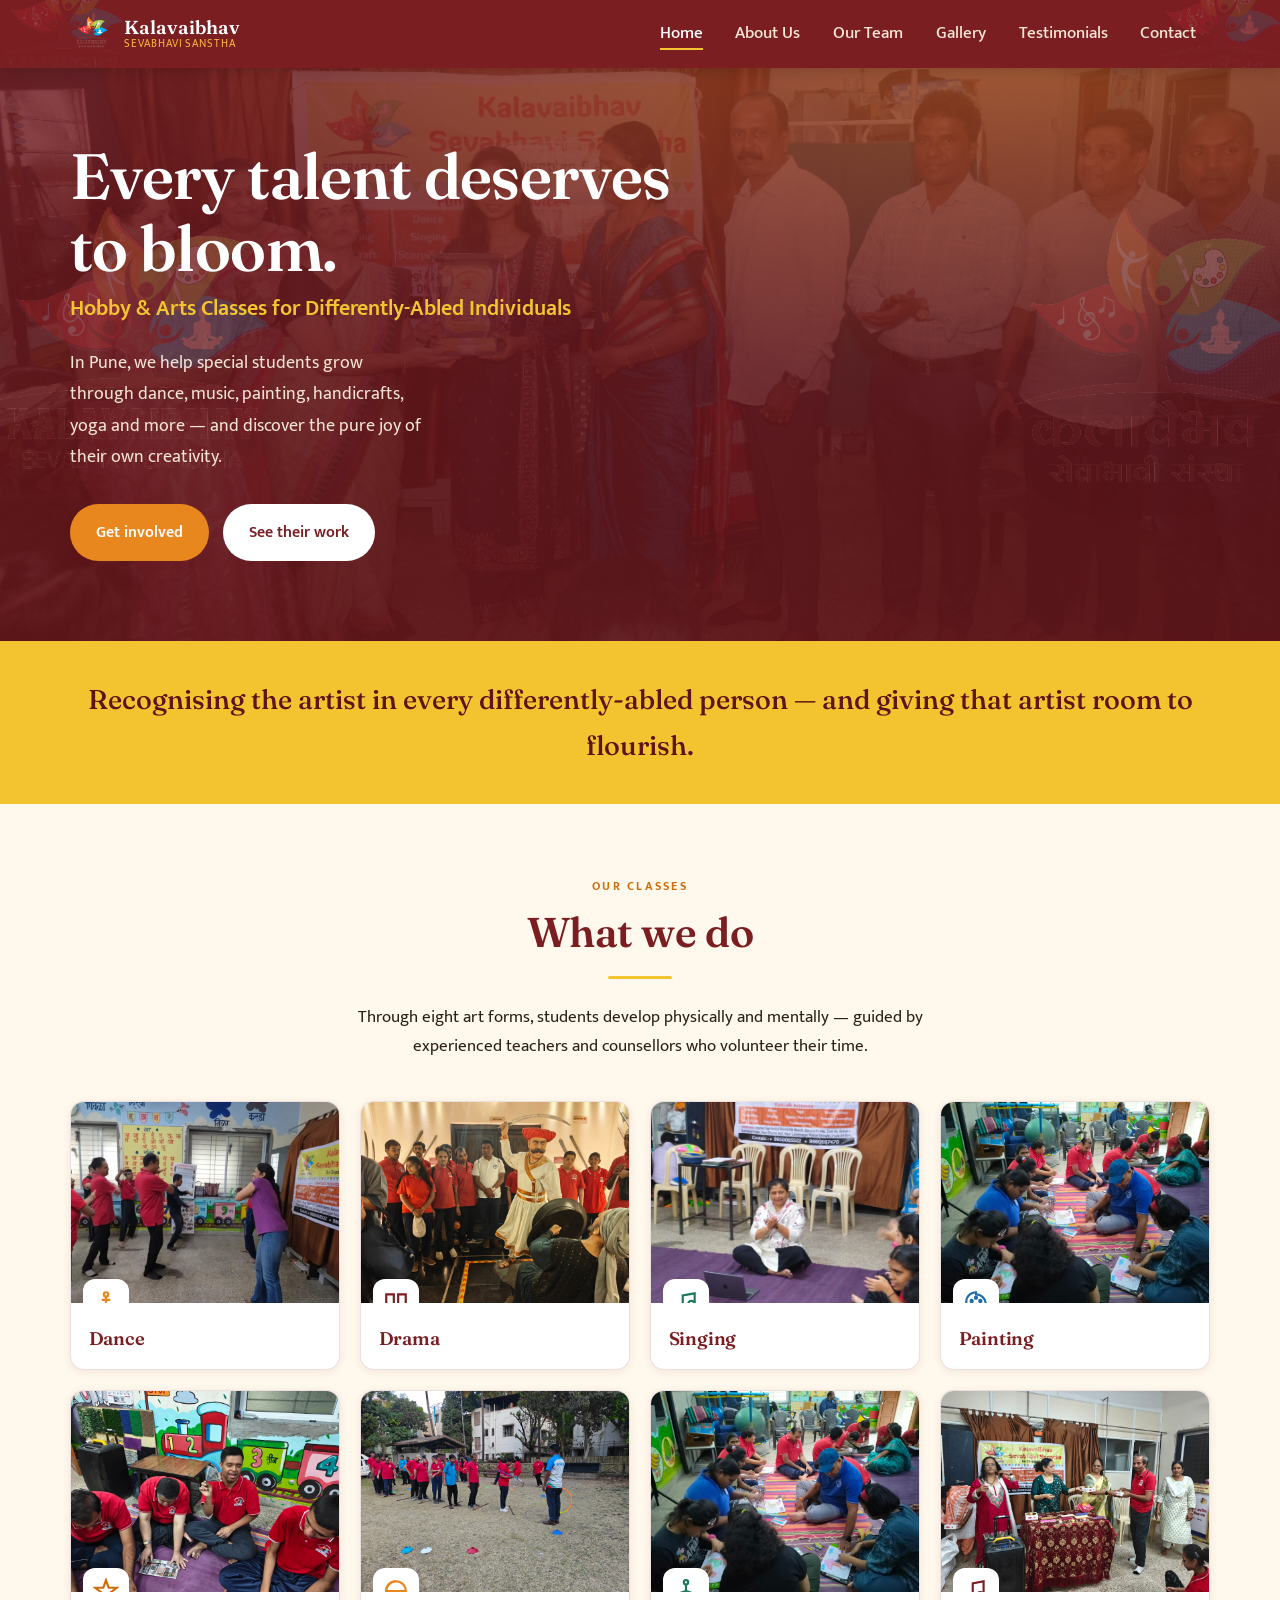
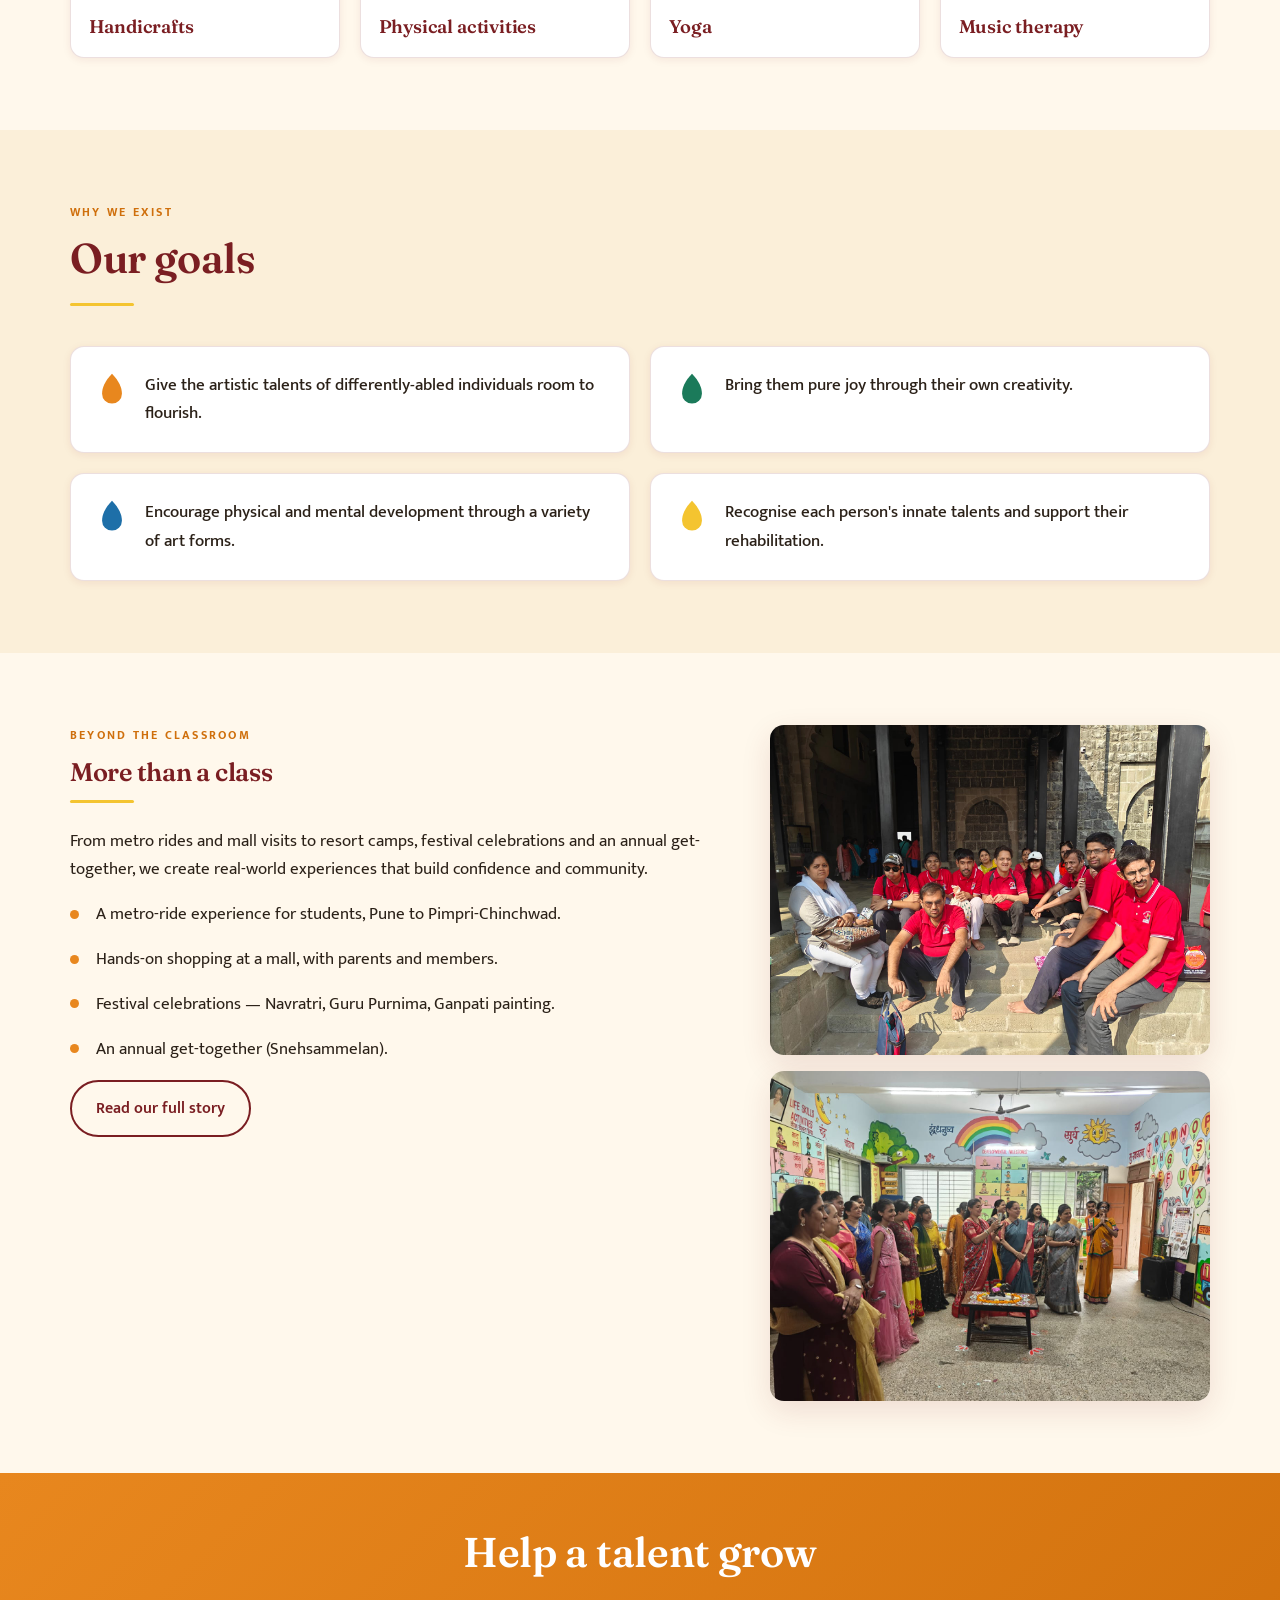
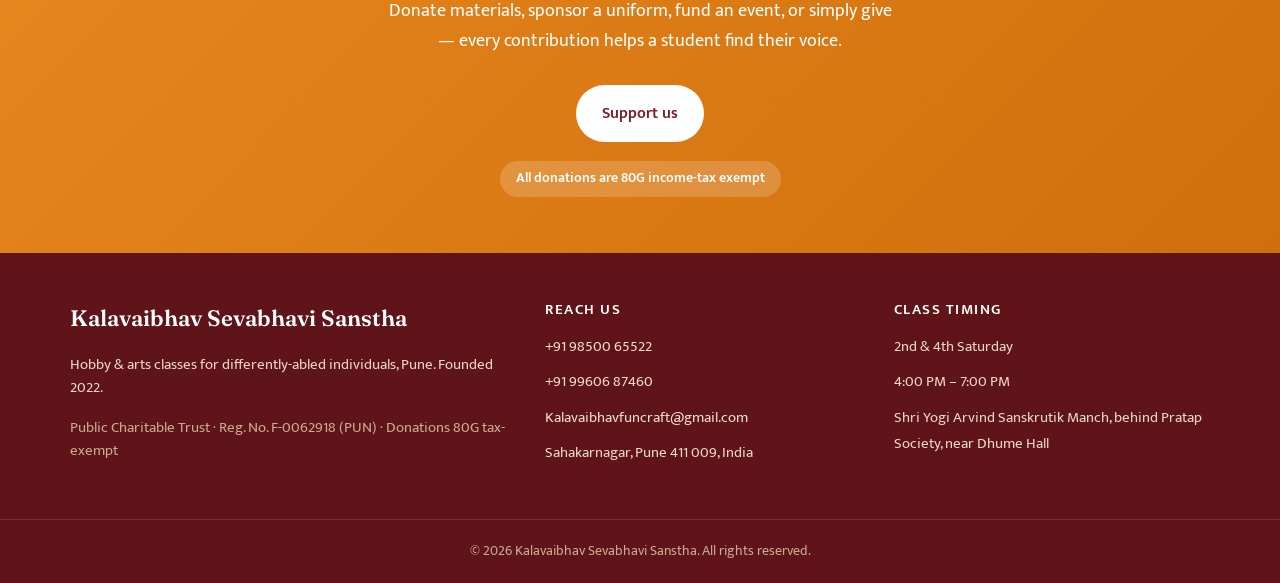
==== index.html @ 17971d3e "first version" ====
<!DOCTYPE html>
<html lang="en">
<head>
<meta charset="UTF-8">
<meta name="viewport" content="width=device-width, initial-scale=1.0">
<title>Kalavaibhav Sevabhavi Sanstha — Hobby & Arts Classes for Differently-Abled Individuals</title>
<meta name="description" content="Kalavaibhav Sevabhavi Sanstha runs hobby and arts classes for differently-abled individuals in Pune, nurturing talent through dance, music, painting, yoga and more.">
<link rel="icon" type="image/png" href="images/logo.png">
<link rel="stylesheet" href="styles.css">
</head>
<body>
<a class="skip-link" href="#main">Skip to content</a>

<header class="site-header">
  <div class="header-logos" aria-hidden="true">
    <img src="images/logo.png" alt="" class="header-logo header-logo-en">
    <img src="images/logom.png" alt="" class="header-logo header-logo-mr">
  </div>
  <nav class="nav wrap" aria-label="Primary">
    <a class="brand" href="index.html">
      <img src="images/logo.png" alt="" onerror="this.style.display='none'">
      <span class="brand-text">
        <span class="brand-name">Kalavaibhav</span>
        <span class="brand-sub">Sevabhavi Sanstha</span>
      </span>
    </a>
    <button class="nav-toggle" aria-label="Toggle menu" aria-expanded="false" aria-controls="nav-links">
      <span></span><span></span><span></span>
    </button>
    <ul class="nav-links" id="nav-links">
      <li><a href="index.html" aria-current="page">Home</a></li>
      <li><a href="about.html">About Us</a></li>
      <li><a href="team.html">Our Team</a></li>
      <li><a href="gallery.html">Gallery</a></li>
      <li><a href="testimonials.html">Testimonials</a></li>
      <li><a href="contact.html">Contact</a></li>
    </ul>
  </nav>
</header>

<main id="main">

  <!-- HERO -->
  <section class="hero">
    <div class="hero-photos" aria-hidden="true"><img src="images/gallery18.jpg" alt="Students engaged in a creative arts class" style="display:block;width:100%;height:auto;object-fit:cover;"></div>
    <div class="hero-logos" aria-hidden="true">
      <img src="images/logo.png" alt="" class="hero-logo hero-logo-en">
      <img src="images/logom.png" alt="" class="hero-logo hero-logo-mr">
    </div>
    <div class="hero-inner wrap">
      <div class="hero-copy">
        <h1>Every talent deserves to bloom.</h1>
        <p class="tagline">Hobby &amp; Arts Classes for Differently-Abled Individuals</p>
        <p class="lede">In Pune, we help special students grow through dance, music, painting, handicrafts, yoga and more — and discover the pure joy of their own creativity.</p>
        <div class="hero-cta">
          <a class="btn btn-primary" href="contact.html">Get involved</a>
          <a class="btn btn-light" href="gallery.html">See their work</a>
        </div>
      </div>
    </div>
  </section>

  <!-- MISSION STRIP -->
  <section class="mission">
    <div class="wrap">
      <p>Recognising the artist in every differently-abled person — and giving that artist room to flourish.</p>
    </div>
  </section>

  <!-- WHAT WE DO -->
  <section class="section">
    <div class="wrap">
      <div class="section-head center">
        <p class="eyebrow">Our Classes</p>
        <h2>What we do</h2>
        <hr class="divider">
        <p>Through eight art forms, students develop physically and mentally — guided by experienced teachers and counsellors who volunteer their time.</p>
      </div>
      <div class="cards">

        <article class="card">
          <div class="card-photo" data-img-slot data-alt="Students dancing at a Kalavaibhav class">
            <img src="images/gallery39.jpg" alt="">
            <span class="card-icon" aria-hidden="true"><svg viewBox="0 0 24 24" fill="none" stroke="#E8871E" stroke-width="2"><circle cx="12" cy="5" r="2"/><path d="M12 7v6m0 0l-4 6m4-6l4 6M8 10l8 0"/></svg></span>
          </div>
          <div class="card-body"><h3>Dance</h3></div>
        </article>

        <article class="card">
          <div class="card-photo" data-img-slot data-alt="Students in a drama activity">
            <img src="images/gallery40.jpg" alt="">
            <span class="card-icon" aria-hidden="true"><svg viewBox="0 0 24 24" fill="none" stroke="#7A1E22" stroke-width="2"><path d="M3 5h7v8a3.5 3.5 0 0 1-7 0z"/><path d="M14 5h7v8a3.5 3.5 0 0 1-7 0z"/></svg></span>
          </div>
          <div class="card-body"><h3>Drama</h3></div>
        </article>

        <article class="card">
          <div class="card-photo" data-img-slot data-alt="Students singing">
            <img src="images/gallery42.jpg" alt="">
            <span class="card-icon" aria-hidden="true"><svg viewBox="0 0 24 24" fill="none" stroke="#1B7A5A" stroke-width="2"><circle cx="6" cy="18" r="3"/><path d="M9 18V6l11-2v10"/><circle cx="17" cy="14" r="3"/></svg></span>
          </div>
          <div class="card-body"><h3>Singing</h3></div>
        </article>

        <article class="card">
          <div class="card-photo" data-img-slot data-alt="A student painting">
            <img src="images/gallery43.jpg" alt="">
            <span class="card-icon" aria-hidden="true"><svg viewBox="0 0 24 24" fill="none" stroke="#1E6FA8" stroke-width="2"><path d="M12 3a9 9 0 0 0 0 18c1.5 0 2-1 2-2s-.5-2 1-2h2a4 4 0 0 0 4-4 9 9 0 0 0-9-8z"/><circle cx="8" cy="11" r="1"/><circle cx="12" cy="8" r="1"/><circle cx="16" cy="11" r="1"/></svg></span>
          </div>
          <div class="card-body"><h3>Painting</h3></div>
        </article>

        <article class="card">
          <div class="card-photo" data-img-slot data-alt="Students making handicrafts">
            <img src="images/gallery46.jpg" alt="">
            <span class="card-icon" aria-hidden="true"><svg viewBox="0 0 24 24" fill="none" stroke="#CF6F0C" stroke-width="2"><path d="M12 2l2.5 7H22l-6 4.5L18.5 21 12 16.5 5.5 21 8 13.5 2 9h7.5z"/></svg></span>
          </div>
          <div class="card-body"><h3>Handicrafts</h3></div>
        </article>

        <article class="card">
          <div class="card-photo" data-img-slot data-alt="Students in physical activity">
            <img src="images/gallery41.jpg" alt="">
            <span class="card-icon" aria-hidden="true"><svg viewBox="0 0 24 24" fill="none" stroke="#E8871E" stroke-width="2"><circle cx="12" cy="12" r="9"/><path d="M12 3a9 9 0 0 0 0 18M3 12h18"/></svg></span>
          </div>
          <div class="card-body"><h3>Physical activities</h3></div>
        </article>

        <article class="card">
          <div class="card-photo" data-img-slot data-alt="Students practising yoga">
            <img src="images/gallery43.jpg" alt="">
            <span class="card-icon" aria-hidden="true"><svg viewBox="0 0 24 24" fill="none" stroke="#1B7A5A" stroke-width="2"><circle cx="12" cy="4" r="2"/><path d="M12 6v6m0 0l-6 2m6-2l6 2m-6 0v6"/></svg></span>
          </div>
          <div class="card-body"><h3>Yoga</h3></div>
        </article>

        <article class="card">
          <div class="card-photo" data-img-slot data-alt="A music therapy session">
            <img src="images/gallery24.jpg" alt="">
            <span class="card-icon" aria-hidden="true"><svg viewBox="0 0 24 24" fill="none" stroke="#7A1E22" stroke-width="2"><path d="M9 18V5l10-2v13"/><circle cx="6" cy="18" r="3"/><circle cx="16" cy="16" r="3"/></svg></span>
          </div>
          <div class="card-body"><h3>Music therapy</h3></div>
        </article>

      </div>
    </div>
  </section>

  <!-- GOALS -->
  <section class="section section-tint">
    <div class="wrap">
      <div class="section-head">
        <p class="eyebrow">Why we exist</p>
        <h2>Our goals</h2>
        <hr class="divider">
      </div>
      <div class="goals">
        <div class="goal"><svg class="leaf" viewBox="0 0 24 24" fill="#E8871E" aria-hidden="true"><path d="M12 2C7 7 5 12 5 16a7 7 0 0 0 14 0c0-4-2-9-7-14z"/></svg><p>Give the artistic talents of differently-abled individuals room to flourish.</p></div>
        <div class="goal"><svg class="leaf" viewBox="0 0 24 24" fill="#1B7A5A" aria-hidden="true"><path d="M12 2C7 7 5 12 5 16a7 7 0 0 0 14 0c0-4-2-9-7-14z"/></svg><p>Bring them pure joy through their own creativity.</p></div>
        <div class="goal"><svg class="leaf" viewBox="0 0 24 24" fill="#1E6FA8" aria-hidden="true"><path d="M12 2C7 7 5 12 5 16a7 7 0 0 0 14 0c0-4-2-9-7-14z"/></svg><p>Encourage physical and mental development through a variety of art forms.</p></div>
        <div class="goal"><svg class="leaf" viewBox="0 0 24 24" fill="#F4C430" aria-hidden="true"><path d="M12 2C7 7 5 12 5 16a7 7 0 0 0 14 0c0-4-2-9-7-14z"/></svg><p>Recognise each person's innate talents and support their rehabilitation.</p></div>
      </div>
    </div>
  </section>

  <!-- INITIATIVES TEASER -->
  <section class="section">
    <div class="wrap">
      <div class="split">
        <div>
          <p class="eyebrow">Beyond the classroom</p>
          <h2>More than a class</h2>
          <hr class="divider">
          <p>From metro rides and mall visits to resort camps, festival celebrations and an annual get-together, we create real-world experiences that build confidence and community.</p>
          <ul class="initiatives" style="columns:1">
            <li>A metro-ride experience for students, Pune to Pimpri-Chinchwad.</li>
            <li>Hands-on shopping at a mall, with parents and members.</li>
            <li>Festival celebrations — Navratri, Guru Purnima, Ganpati painting.</li>
            <li>An annual get-together (Snehsammelan).</li>
          </ul>
          <a class="btn btn-ghost" href="about.html">Read our full story</a>
        </div>
        <div class="stack-img">
          <img src="images/gallery34.jpg" alt="Students on a Kalavaibhav outing" loading="lazy" style="display:block;width:100%;border-radius:var(--radius);overflow:hidden;box-shadow:var(--shadow-md)">
          <img src="images/gallery26.jpg" alt="Students on a Kalavaibhav outing" loading="lazy" style="display:block;width:100%;border-radius:var(--radius);overflow:hidden;box-shadow:var(--shadow-md)">
        </div>
      </div>
    </div>
  </section>

  <!-- CTA -->
  <section class="cta-band">
    <div class="wrap">
      <h2>Help a talent grow</h2>
      <p>Donate materials, sponsor a uniform, fund an event, or simply give — every contribution helps a student find their voice.</p>
      <a class="btn btn-light" href="contact.html">Support us</a>
      <div><span class="badge-80g">All donations are 80G income-tax exempt</span></div>
    </div>
  </section>

</main>

<footer class="site-footer">
  <div class="wrap footer-grid">
    <div class="footer-brand">
      <p class="brand-name">Kalavaibhav Sevabhavi Sanstha</p>
      <p>Hobby &amp; arts classes for differently-abled individuals, Pune. Founded 2022.</p>
      <p class="footer-reg">Public Charitable Trust · Reg. No. F-0062918 (PUN) · Donations 80G tax-exempt</p>
    </div>
    <div>
      <h4>Reach us</h4>
      <ul class="footer-list">
        <li><a href="tel:+919850065522">+91 98500 65522</a></li>
        <li><a href="tel:+919960687460">+91 99606 87460</a></li>
        <li><a href="mailto:Kalavaibhavfuncraft@gmail.com">Kalavaibhavfuncraft@gmail.com</a></li>
        <li>Sahakarnagar, Pune 411 009, India</li>
      </ul>
    </div>
    <div>
      <h4>Class timing</h4>
      <ul class="footer-list">
        <li>2nd &amp; 4th Saturday</li>
        <li>4:00 PM – 7:00 PM</li>
        <li>Shri Yogi Arvind Sanskrutik Manch, behind Pratap Society, near Dhume Hall</li>
      </ul>
    </div>
  </div>
  <div class="footer-bottom">© <span id="year">2026</span> Kalavaibhav Sevabhavi Sanstha. All rights reserved.</div>
</footer>

<script src="main.js"></script>
</body>
</html>
---- styles.css ----
/* =========================================================
   Kalavaibhav Sevabhavi Sanstha — shared stylesheet
   Signature motif: the "talent tree" (rainbow leaves = disciplines)
   ========================================================= */

@import url('https://fonts.googleapis.com/css2?family=Fraunces:opsz,wght@9..144,400;9..144,500;9..144,600;9..144,700&family=Mukta:wght@400;500;600;700&display=swap');

:root {
  --saffron:      #E8871E;
  --saffron-deep: #CF6F0C;
  --marigold:     #F4B23C;
  --gold:         #F4C430;
  --maroon:       #7A1E22;
  --maroon-dark:  #5E1418;
  --leaf-green:   #1B7A5A;
  --peacock-blue: #1E6FA8;
  --cream:        #FFF8EC;
  --cream-tint:   #FBEFD9;
  --cream-card:   #FFFFFF;
  --ink:          #2B2118;
  --ink-soft:     #5A4B3B;
  --line:         rgba(122, 30, 34, 0.14);

  --font-display: 'Fraunces', Georgia, serif;
  --font-body: 'Mukta', system-ui, -apple-system, sans-serif;

  --shadow-sm: 0 2px 8px rgba(122, 30, 34, 0.08);
  --shadow-md: 0 10px 30px rgba(122, 30, 34, 0.12);
  --radius: 14px;
  --maxw: 1140px;
}

*, *::before, *::after { box-sizing: border-box; }

html { scroll-behavior: smooth; }

body {
  margin: 0;
  font-family: var(--font-body);
  font-size: 1.0625rem;
  line-height: 1.7;
  color: var(--ink);
  background: var(--cream);
  -webkit-font-smoothing: antialiased;
}

h1, h2, h3, h4 {
  font-family: var(--font-display);
  font-weight: 600;
  line-height: 1.12;
  color: var(--maroon);
  margin: 0 0 0.5em;
  letter-spacing: -0.01em;
}

p { margin: 0 0 1rem; }
a { color: var(--saffron-deep); }

img { max-width: 100%; display: block; }

.wrap { width: min(100% - 2.5rem, var(--maxw)); margin-inline: auto; }

.eyebrow {
  font-family: var(--font-body);
  font-weight: 700;
  text-transform: uppercase;
  letter-spacing: 0.18em;
  font-size: 0.78rem;
  color: var(--saffron-deep);
  margin: 0 0 0.75rem;
}

/* ---------- Buttons ---------- */
.btn {
  display: inline-flex;
  align-items: center;
  gap: 0.5rem;
  font-family: var(--font-body);
  font-weight: 600;
  font-size: 1rem;
  padding: 0.8rem 1.5rem;
  border-radius: 999px;
  text-decoration: none;
  border: 2px solid transparent;
  cursor: pointer;
  transition: transform 0.15s ease, box-shadow 0.15s ease, background 0.15s ease;
}
.btn-primary { background: var(--saffron); color: #fff; box-shadow: var(--shadow-sm); }
.btn-primary:hover { background: var(--saffron-deep); transform: translateY(-2px); }
.btn-ghost { background: transparent; color: var(--maroon); border-color: var(--maroon); }
.btn-ghost:hover { background: var(--maroon); color: #fff; }
.btn-light { background: #fff; color: var(--maroon); }
.btn-light:hover { transform: translateY(-2px); box-shadow: var(--shadow-md); }

:focus-visible { outline: 3px solid var(--peacock-blue); outline-offset: 3px; border-radius: 4px; }

.skip-link {
  position: absolute; left: -9999px; top: 0; z-index: 100;
  background: var(--maroon); color: #fff; padding: 0.75rem 1.25rem; border-radius: 0 0 8px 0;
}
.skip-link:focus { left: 0; }

/* ---------- Header / Nav ---------- */
.site-header {
  position: sticky; top: 0; z-index: 50;
  background: var(--maroon);
  box-shadow: 0 2px 14px rgba(0,0,0,0.18);
}
.header-logos { position: absolute; inset: 0; overflow: hidden; pointer-events: none; z-index: 0; }
.header-logo {
  position: absolute; top: 50%; height: 150px; width: auto;
  transform: translateY(-50%); opacity: 0.14;
}
.header-logo-en { left: -18px; }
.header-logo-mr { right: -18px; }
.nav {
  position: relative; z-index: 1;
  display: flex; align-items: center; justify-content: space-between;
  min-height: 68px; gap: 1rem;
}
.brand {
  display: flex; align-items: center; gap: 0.65rem;
  text-decoration: none; color: #fff;
}
.brand img { height: 40px; width: auto; }
.brand-text { display: flex; flex-direction: column; line-height: 1.05; }
.brand-name { font-family: var(--font-display); font-weight: 600; font-size: 1.18rem; color: #fff; }
.brand-sub { font-size: 0.7rem; letter-spacing: 0.08em; text-transform: uppercase; color: var(--marigold); }

.nav-links { display: flex; align-items: center; gap: 0.35rem; list-style: none; margin: 0; padding: 0; }
.nav-links a {
  color: #f6e6d6; text-decoration: none; font-weight: 500;
  padding: 0.45rem 0.85rem; border-radius: 8px; position: relative;
}
.nav-links a::after {
  content: ''; position: absolute; left: 0.85rem; right: 0.85rem; bottom: 0.28rem; height: 2px;
  background: var(--gold); transform: scaleX(0); transform-origin: left; transition: transform 0.2s ease;
}
.nav-links a:hover::after, .nav-links a[aria-current="page"]::after { transform: scaleX(1); }
.nav-links a[aria-current="page"] { color: #fff; }

.nav-toggle {
  display: none; background: none; border: 0; cursor: pointer; padding: 0.5rem;
}
.nav-toggle span { display: block; width: 26px; height: 2px; background: #fff; margin: 5px 0; transition: 0.25s; }
.nav-toggle[aria-expanded="true"] span:nth-child(1) { transform: translateY(7px) rotate(45deg); }
.nav-toggle[aria-expanded="true"] span:nth-child(2) { opacity: 0; }
.nav-toggle[aria-expanded="true"] span:nth-child(3) { transform: translateY(-7px) rotate(-45deg); }

@media (max-width: 768px) {
  .header-logo { height: 92px; opacity: 0.10; }
  .nav-toggle { display: block; }
  .nav-links {
    position: absolute; top: 68px; left: 0; right: 0;
    flex-direction: column; align-items: stretch; gap: 0;
    background: var(--maroon-dark); padding: 0.5rem 1.25rem 1rem;
    max-height: 0; overflow: hidden; transition: max-height 0.3s ease;
  }
  .nav-links.open { max-height: 360px; }
  .nav-links a { padding: 0.85rem 0.5rem; border-bottom: 1px solid rgba(255,255,255,0.08); }
  .nav-links a::after { display: none; }
}

/* ---------- Hero ---------- */
.hero {
  position: relative; color: #fff; overflow: hidden;
  background:
    radial-gradient(120% 100% at 80% 0%, rgba(232,135,30,0.55) 0%, rgba(232,135,30,0) 55%),
    linear-gradient(160deg, var(--maroon) 0%, var(--maroon-dark) 70%);
}
.hero-photos { position: absolute; inset: 0; opacity: 0.22; }
.hero-photos img { position: absolute; inset: 0; width: 100%; height: 100%; object-fit: cover; }
.hero::after {
  content: ''; position: absolute; inset: 0;
  background: linear-gradient(180deg, rgba(94,20,24,0.2) 0%, rgba(94,20,24,0.65) 100%);
}
.hero-logos { position: absolute; inset: 0; overflow: hidden; pointer-events: none; z-index: 1; }
.hero-logo {
  position: absolute; top: 50%; height: 340px; width: auto;
  transform: translateY(-50%); opacity: 0.16;
  filter: drop-shadow(0 12px 30px rgba(0,0,0,0.35));
}
.hero-logo-en { left: -50px; }
.hero-logo-mr { right: -50px; }
.hero-inner {
  position: relative; z-index: 2;
  padding: 4.5rem 0 5rem;
}
.hero-copy { max-width: 640px; }
.hero h1 {
  color: #fff; font-size: clamp(2.4rem, 5.2vw, 4rem); margin-bottom: 0.4rem;
}
.hero .tagline { font-size: clamp(1.05rem, 2.2vw, 1.4rem); color: var(--gold); font-weight: 600; margin-bottom: 1.2rem; }
.hero .lede { font-size: 1.15rem; color: #f3e4d4; max-width: 36ch; margin-bottom: 2rem; }
.hero-cta { display: flex; flex-wrap: wrap; gap: 0.85rem; }

@media (max-width: 860px) {
  .hero-inner { padding: 3rem 0 3.5rem; }
  .hero-logo { height: 200px; opacity: 0.13; }
}

/* ---------- Generic sections ---------- */
.section { padding: 4.5rem 0; }
.section-tint { background: var(--cream-tint); }
.section-maroon { background: var(--maroon); color: #fff; }
.section-maroon h2 { color: #fff; }
.section-head { max-width: 60ch; margin-bottom: 2.5rem; }
.section-head.center { margin-inline: auto; text-align: center; }
.section-head h2 { font-size: clamp(1.8rem, 3.5vw, 2.6rem); }
.divider { height: 3px; width: 64px; background: var(--gold); border: 0; margin: 0 0 1.5rem; border-radius: 2px; }
.center .divider { margin-inline: auto; }

/* ---------- Page banner (interior pages) ---------- */
.page-banner {
  background:
    radial-gradient(120% 140% at 90% -20%, rgba(244,196,48,0.35) 0%, rgba(244,196,48,0) 50%),
    linear-gradient(150deg, var(--maroon) 0%, var(--maroon-dark) 100%);
  color: #fff; padding: 3.5rem 0;
}
.page-banner h1 { color: #fff; font-size: clamp(2rem, 4.5vw, 3rem); margin-bottom: 0.3rem; }
.page-banner p { color: #f3e4d4; max-width: 56ch; margin: 0; }

/* ---------- Mission strip ---------- */
.mission { background: var(--gold); color: var(--maroon-dark); }
.mission .wrap { padding: 2.2rem 0; }
.mission p { font-family: var(--font-display); font-size: clamp(1.2rem, 2.6vw, 1.7rem); font-weight: 500; margin: 0; text-align: center; }

/* ---------- Activity cards ---------- */
.cards { display: grid; grid-template-columns: repeat(4, 1fr); gap: 1.25rem; }
.card {
  background: var(--cream-card); border-radius: var(--radius); overflow: hidden;
  box-shadow: var(--shadow-sm); border: 1px solid var(--line);
  display: flex; flex-direction: column; transition: transform 0.18s ease, box-shadow 0.18s ease;
}
.card:hover { transform: translateY(-4px); box-shadow: var(--shadow-md); }
.card-photo { aspect-ratio: 4/3; background: var(--cream-tint); position: relative; overflow: hidden; }
.card-photo img { width: 100%; height: 100%; object-fit: cover; }
.card-icon {
  position: absolute; left: 12px; bottom: -22px; width: 46px; height: 46px;
  background: #fff; border-radius: 12px; display: grid; place-items: center;
  box-shadow: var(--shadow-sm);
}
.card-icon svg { width: 26px; height: 26px; }
.card-body { padding: 1.6rem 1.1rem 1.2rem; }
.card-body h3 { font-size: 1.15rem; margin: 0; }
@media (max-width: 900px) { .cards { grid-template-columns: repeat(2, 1fr); } }
@media (max-width: 460px) { .cards { grid-template-columns: 1fr; } }

/* ---------- Goals ---------- */
.goals { display: grid; grid-template-columns: repeat(2, 1fr); gap: 1.25rem; }
.goal {
  display: flex; gap: 1rem; padding: 1.5rem; background: var(--cream-card);
  border-radius: var(--radius); border: 1px solid var(--line); box-shadow: var(--shadow-sm);
}
.goal .leaf { flex: 0 0 auto; width: 34px; height: 34px; }
.goal p { margin: 0; font-weight: 500; }
@media (max-width: 640px) { .goals { grid-template-columns: 1fr; } }

/* ---------- Initiatives list ---------- */
.initiatives { columns: 2; column-gap: 2.5rem; }
.initiatives li {
  break-inside: avoid; margin-bottom: 1rem; padding-left: 1.6rem; position: relative; list-style: none;
}
.initiatives li::before {
  content: ''; position: absolute; left: 0; top: 0.55em; width: 9px; height: 9px; border-radius: 50%;
  background: var(--saffron);
}
.initiatives { padding: 0; margin: 0; }
@media (max-width: 680px) { .initiatives { columns: 1; } }

/* ---------- CTA band ---------- */
.cta-band {
  background: linear-gradient(135deg, var(--saffron) 0%, var(--saffron-deep) 100%);
  color: #fff; text-align: center;
}
.cta-band .wrap { padding: 3.5rem 0; }
.cta-band h2 { color: #fff; font-size: clamp(1.8rem, 4vw, 2.6rem); }
.cta-band p { max-width: 52ch; margin: 0 auto 1.8rem; font-size: 1.1rem; }
.badge-80g {
  display: inline-block; margin-top: 1.2rem; font-size: 0.85rem; font-weight: 600;
  background: rgba(255,255,255,0.18); padding: 0.4rem 1rem; border-radius: 999px;
}

/* ---------- About layout ---------- */
.split { display: grid; grid-template-columns: 1.2fr 0.8fr; gap: 2.5rem; align-items: start; }
.split-rev { grid-template-columns: 0.8fr 1.2fr; }
.split img { border-radius: var(--radius); box-shadow: var(--shadow-md); aspect-ratio: 4/3; object-fit: cover; width: 100%; }
.stack-img { display: grid; gap: 1rem; }
@media (max-width: 800px) { .split, .split-rev { grid-template-columns: 1fr; } }

/* ---------- Team ---------- */
.team-grid { display: grid; grid-template-columns: repeat(3, 1fr); gap: 1.5rem; }
.member {
  background: var(--cream-card); border-radius: var(--radius); padding: 1.8rem 1.5rem; text-align: center;
  border: 1px solid var(--line); box-shadow: var(--shadow-sm);
  display: flex; flex-direction: column; align-items: center;
}
/* Photo wrapper: shows the real photo when loaded, initials as fallback */
.member-photo-wrap {
  position: relative; width: 110px; height: 110px; border-radius: 50%;
  margin: 0 auto 1rem; overflow: hidden; flex-shrink: 0;
  background: linear-gradient(135deg, var(--saffron), var(--maroon));
  box-shadow: var(--shadow-sm);
}
.member-photo {
  width: 100%; height: 100%; object-fit: cover; object-position: top;
  border-radius: 50%; display: block; position: relative; z-index: 1;
}
.photo-initials {
  position: absolute; inset: 0; display: flex; align-items: center; justify-content: center;
  color: #fff; font-family: var(--font-display); font-size: 2rem; font-weight: 600;
  z-index: 0;
}
/* When the image loads successfully, hide the initials behind it (z-index handles it). */
/* When image fails, onerror adds .photo-fallback which hides the broken img tag. */
.photo-fallback .member-photo { display: none; }
.member h3 { margin: 0 0 0.15rem; font-size: 1.2rem; }
.member .role { color: var(--saffron-deep); font-weight: 600; margin: 0 0 0.4rem; }
.member .tel { font-size: 0.92rem; color: var(--ink-soft); text-decoration: none; }
.member .tel:hover { color: var(--maroon); }
.member-desc {
  margin: 0.8rem 0 0; font-size: 0.92rem; color: var(--ink-soft); line-height: 1.6;
  text-align: center; min-height: 2.8em;
}
.lead-member { border-top: 4px solid var(--saffron); }
@media (max-width: 820px) { .team-grid { grid-template-columns: repeat(2, 1fr); } }
@media (max-width: 480px) { .team-grid { grid-template-columns: 1fr; } }

/* ---------- Testimonials ---------- */
.testimonial-grid { display: grid; gap: 1.5rem; }
.testimonial {
  background: var(--cream-card); border-radius: var(--radius); padding: 1.8rem;
  border: 1px solid var(--line); box-shadow: var(--shadow-sm);
  display: flex; gap: 1.5rem; align-items: flex-start;
}
.testimonial .member-photo-wrap { margin: 0; }
.testimonial-body h3 { margin: 0 0 0.15rem; font-size: 1.1rem; }
.testimonial-body .role { color: var(--saffron-deep); font-weight: 600; margin: 0 0 0.6rem; font-size: 0.85rem; }
.testimonial-quote { margin: 0; font-size: 0.95rem; color: var(--ink-soft); line-height: 1.7; white-space: pre-line; }
@media (max-width: 700px) {
  .testimonial { flex-direction: column; text-align: center; }
  .testimonial .member-photo-wrap { margin: 0 auto 1rem; }
}

/* ---------- Gallery ---------- */
.gallery-grid { column-count: 4; column-gap: 14px; }
.gallery-grid figure { margin: 0 0 14px; break-inside: avoid; }
.gallery-grid button.tile {
  display: block; width: 100%; padding: 0; border: 0; background: var(--cream-tint);
  border-radius: 10px; overflow: hidden; cursor: pointer; box-shadow: var(--shadow-sm);
}
.gallery-grid img { width: 100%; height: auto; display: block; transition: transform 0.3s ease; }
.gallery-grid button.tile:hover img { transform: scale(1.05); }
@media (max-width: 1000px) { .gallery-grid { column-count: 3; } }
@media (max-width: 680px) { .gallery-grid { column-count: 2; } }

/* Lightbox */
.lightbox {
  position: fixed; inset: 0; z-index: 100; background: rgba(28,8,9,0.92);
  display: none; align-items: center; justify-content: center; padding: 2rem;
}
.lightbox.open { display: flex; }
.lightbox img { max-width: 90vw; max-height: 82vh; border-radius: 8px; box-shadow: 0 20px 60px rgba(0,0,0,0.5); }
.lb-btn {
  position: absolute; background: rgba(255,255,255,0.12); color: #fff; border: 0;
  width: 52px; height: 52px; border-radius: 50%; font-size: 1.5rem; cursor: pointer;
  display: grid; place-items: center; transition: background 0.15s ease;
}
.lb-btn:hover { background: rgba(255,255,255,0.28); }
.lb-close { top: 1.25rem; right: 1.25rem; }
.lb-prev { left: 1.25rem; top: 50%; transform: translateY(-50%); }
.lb-next { right: 1.25rem; top: 50%; transform: translateY(-50%); }
.lb-counter { position: absolute; bottom: 1.5rem; left: 0; right: 0; text-align: center; color: #f3e4d4; font-size: 0.9rem; }
@media (max-width: 600px) { .lb-prev { left: 0.4rem; } .lb-next { right: 0.4rem; } }

/* ---------- Contact ---------- */
.admission-box {
  display: flex; align-items: center; justify-content: space-between; gap: 1.5rem;
  flex-wrap: wrap; margin: 1.75rem 0 2.5rem;
  background: var(--cream-tint); border: 1px dashed var(--saffron); border-radius: var(--radius);
  padding: 1.25rem 1.75rem;
}
.contact-grid { display: grid; grid-template-columns: 1fr 1fr; gap: 2.5rem; margin-top: 2.5rem; }
.info-card {
  background: var(--cream-card); border-radius: var(--radius); padding: 2rem;
  border: 1px solid var(--line); box-shadow: var(--shadow-sm);
}
.info-card h2 { font-size: 1.5rem; }
.info-row { display: flex; gap: 0.85rem; align-items: flex-start; margin-bottom: 1.25rem; }
.info-row svg { flex: 0 0 auto; width: 22px; height: 22px; color: var(--saffron-deep); margin-top: 3px; }
.info-row a { color: var(--maroon); text-decoration: none; font-weight: 500; }
.info-row a:hover { text-decoration: underline; }
.info-row .label { font-size: 0.8rem; text-transform: uppercase; letter-spacing: 0.1em; color: var(--ink-soft); margin: 0; }
.help-list { list-style: none; padding: 0; margin: 0 0 1.5rem; }
.help-list li { padding-left: 1.5rem; position: relative; margin-bottom: 0.6rem; }
.help-list li::before { content: '✦'; position: absolute; left: 0; color: var(--saffron); }
.donate-box {
  background: var(--cream-tint); border-radius: 10px; padding: 1.25rem 1.5rem; margin-top: 1rem;
  border: 1px dashed var(--saffron);
}
.donate-box dl { margin: 0; display: grid; grid-template-columns: auto 1fr; gap: 0.35rem 1rem; }
.donate-box dt { font-weight: 600; color: var(--ink-soft); }
.donate-box dd { margin: 0; font-variant-numeric: tabular-nums; }
.form-card { margin-top: 0; }
.contact-form { display: grid; gap: 1.1rem; margin-top: 1.25rem; max-width: 46rem; }
.form-row { display: flex; flex-direction: column; gap: 0.4rem; }
.form-row label { font-size: 0.8rem; text-transform: uppercase; letter-spacing: 0.1em; color: var(--ink-soft); font-weight: 600; }
.form-row input, .form-row textarea {
  font-family: var(--font-body); font-size: 1rem; color: var(--ink);
  padding: 0.75rem 1rem; border-radius: 10px; border: 1px solid var(--line);
  background: var(--cream-tint); resize: vertical;
}
.form-row input:focus, .form-row textarea:focus { outline: none; border-color: var(--saffron); background: #fff; }
.contact-form .btn { justify-self: start; }
.map-embed { margin-top: 2.5rem; border-radius: var(--radius); overflow: hidden; box-shadow: var(--shadow-sm); border: 1px solid var(--line); }
.map-embed iframe { width: 100%; height: 340px; border: 0; display: block; }
@media (max-width: 800px) { .contact-grid { grid-template-columns: 1fr; } }

/* ---------- Footer ---------- */
.site-footer { background: var(--maroon-dark); color: #e9d6c4; padding: 3rem 0 0; }
.footer-grid { display: grid; grid-template-columns: 1.4fr 1fr 1fr; gap: 2rem; }
.site-footer h4 { color: #fff; font-family: var(--font-body); font-size: 0.95rem; text-transform: uppercase; letter-spacing: 0.1em; margin-bottom: 1rem; }
.site-footer a { color: #f0dcc9; text-decoration: none; }
.site-footer a:hover { color: var(--gold); }
.footer-brand .brand-name { font-family: var(--font-display); font-size: 1.4rem; color: #fff; }
.footer-brand p { font-size: 0.92rem; line-height: 1.6; }
.footer-reg { font-size: 0.82rem; color: #c9a98f; margin-top: 0.75rem; }
.footer-list { list-style: none; padding: 0; margin: 0; }
.footer-list li { margin-bottom: 0.6rem; font-size: 0.95rem; }
.footer-bottom { border-top: 1px solid rgba(255,255,255,0.12); margin-top: 2.5rem; padding: 1.25rem 0; font-size: 0.85rem; color: #c9a98f; text-align: center; }
@media (max-width: 760px) { .footer-grid { grid-template-columns: 1fr; gap: 1.75rem; } }

@media (prefers-reduced-motion: reduce) {
  *, *::before, *::after { animation: none !important; transition: none !important; scroll-behavior: auto !important; }
}
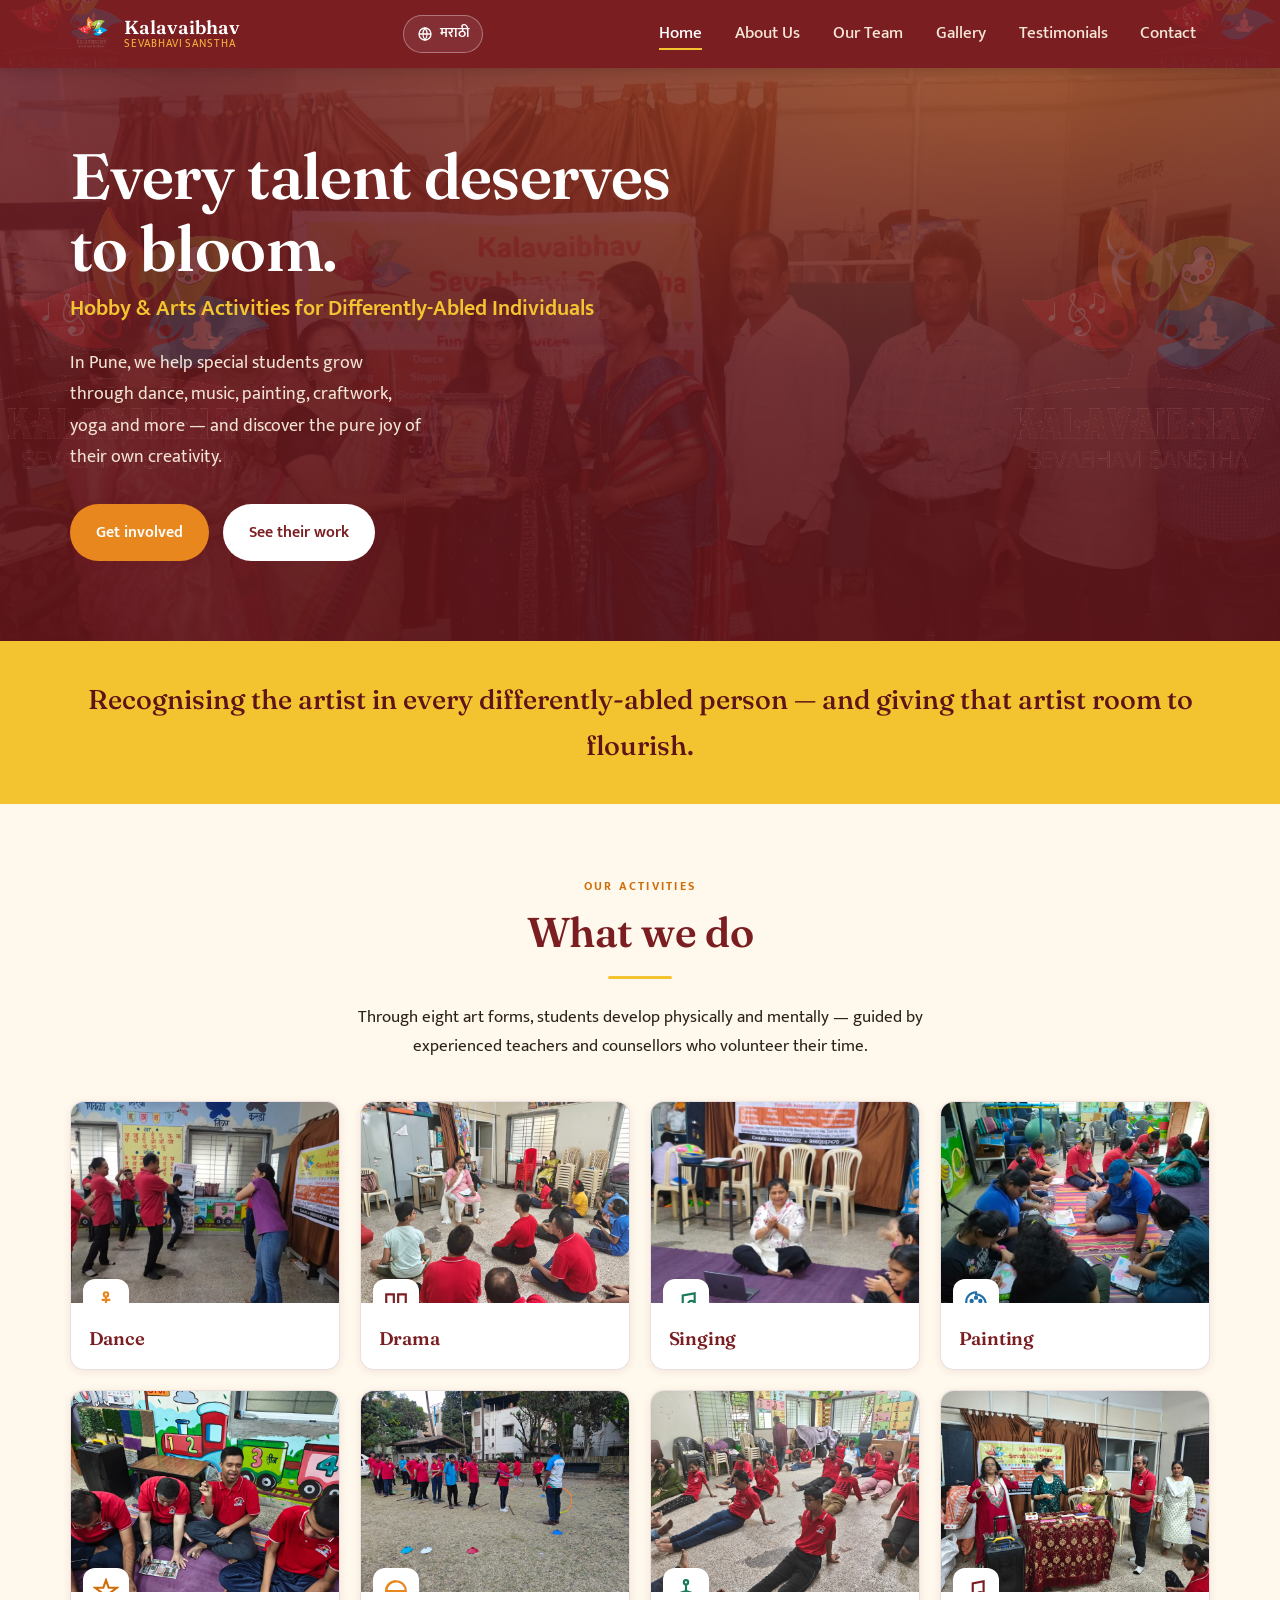
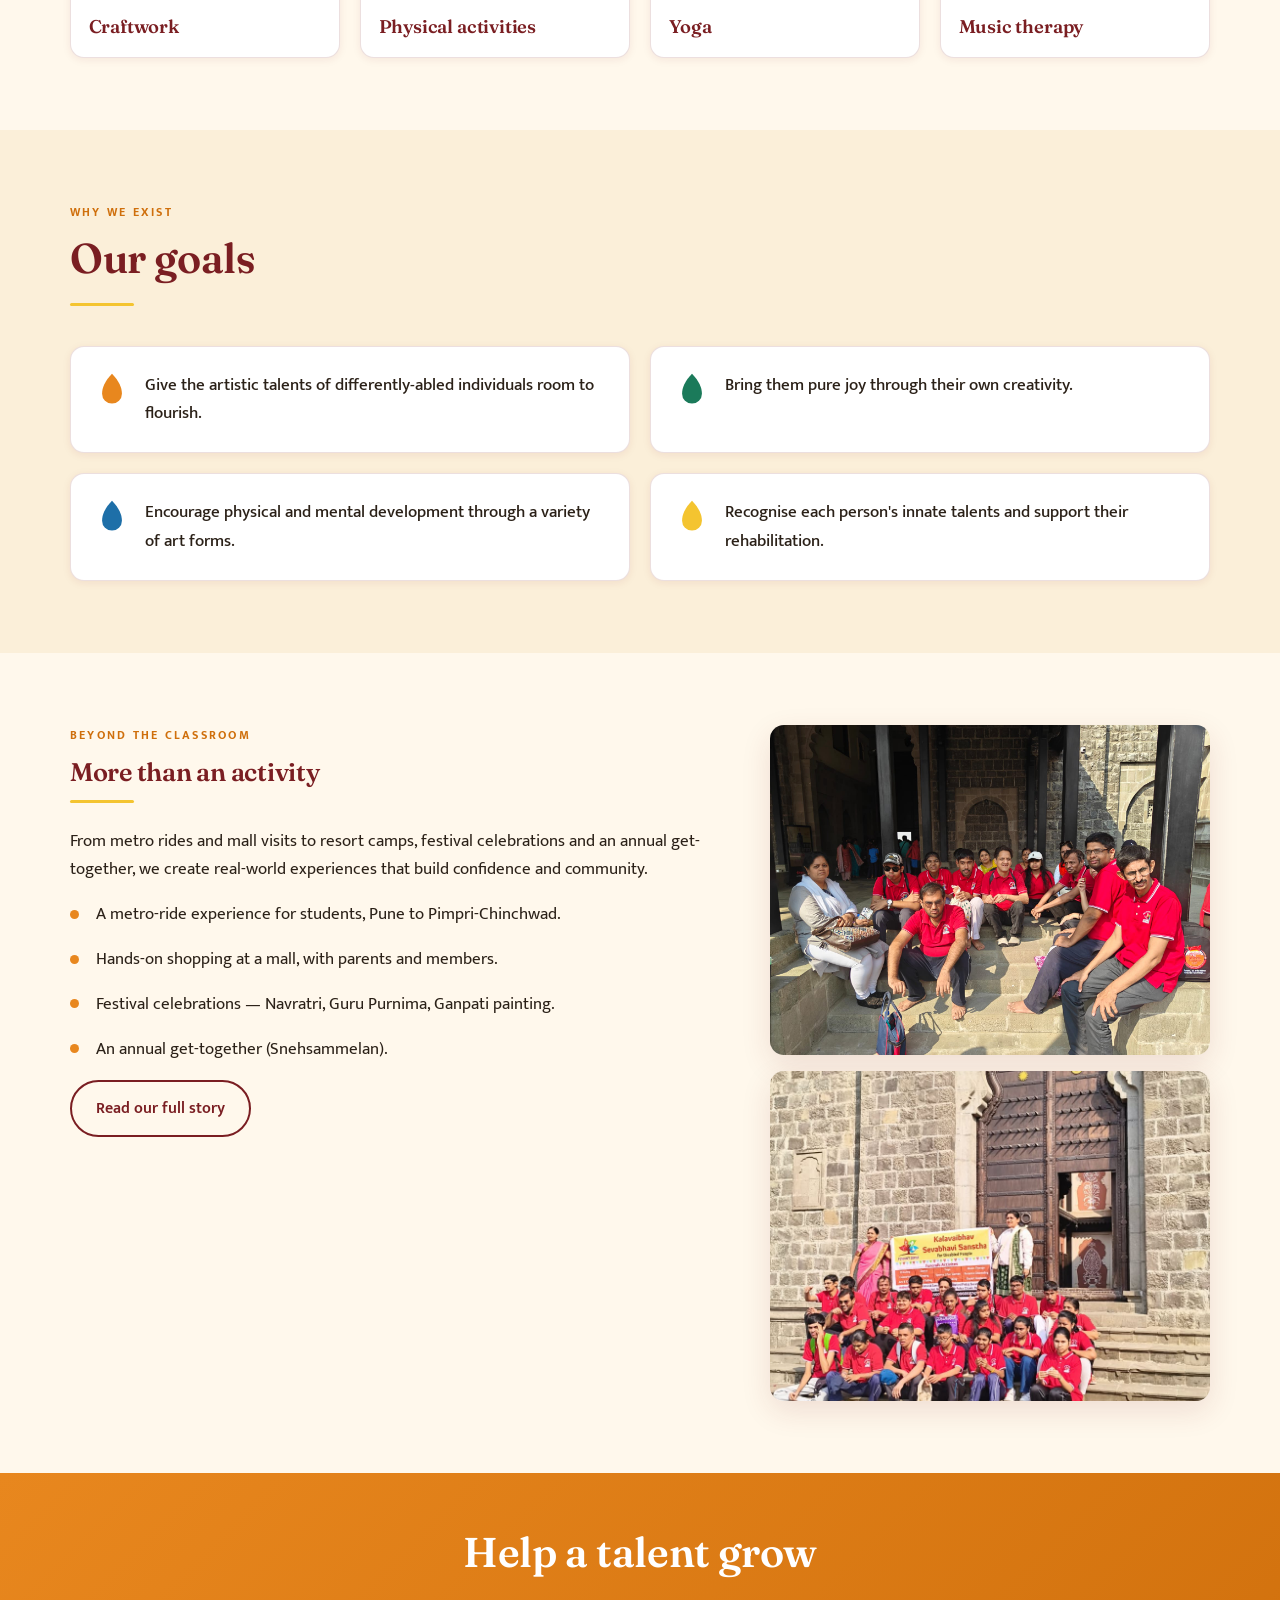
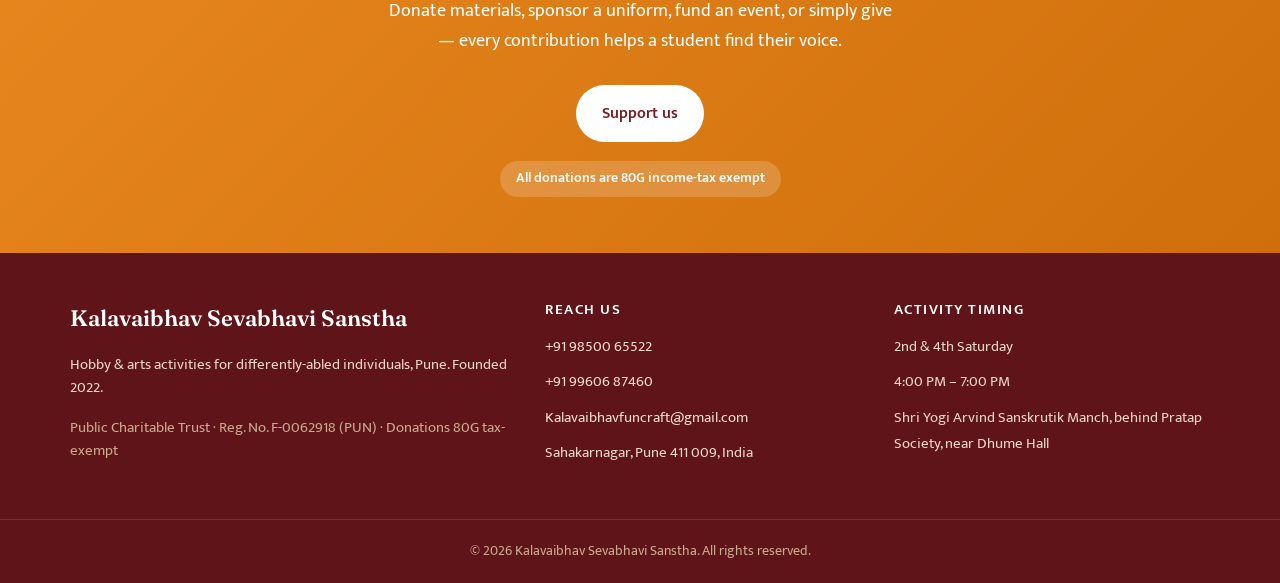
==== commit b6a2e7f0: "big marathi update" ====
--- a/index.html
+++ b/index.html
@@ -3,9 +3,11 @@
 <head>
 <meta charset="UTF-8">
 <meta name="viewport" content="width=device-width, initial-scale=1.0">
-<title>Kalavaibhav Sevabhavi Sanstha — Hobby & Arts Classes for Differently-Abled Individuals</title>
-<meta name="description" content="Kalavaibhav Sevabhavi Sanstha runs hobby and arts classes for differently-abled individuals in Pune, nurturing talent through dance, music, painting, yoga and more.">
+<title>Kalavaibhav Sevabhavi Sanstha — Hobby &amp; Arts Activities for Differently-Abled Individuals</title>
+<meta name="description" content="Kalavaibhav Sevabhavi Sanstha runs hobby and arts activities for differently-abled individuals in Pune, nurturing talent through dance, music, painting, yoga and more.">
 <link rel="icon" type="image/png" href="images/logo.png">
+<link rel="alternate" hreflang="en" href="index.html">
+<link rel="alternate" hreflang="mr" href="index-mr.html">
 <link rel="stylesheet" href="styles.css">
 </head>
 <body>
@@ -14,19 +16,20 @@
 <header class="site-header">
   <div class="header-logos" aria-hidden="true">
     <img src="images/logo.png" alt="" class="header-logo header-logo-en">
-    <img src="images/logom.png" alt="" class="header-logo header-logo-mr">
+    <img src="images/logo.png" alt="" class="header-logo header-logo-mr">
   </div>
   <nav class="nav wrap" aria-label="Primary">
     <a class="brand" href="index.html">
       <img src="images/logo.png" alt="" onerror="this.style.display='none'">
-      <span class="brand-text">
-        <span class="brand-name">Kalavaibhav</span>
-        <span class="brand-sub">Sevabhavi Sanstha</span>
-      </span>
+      <span class="brand-text"><span class="brand-name">Kalavaibhav</span><span class="brand-sub">Sevabhavi Sanstha</span></span>
     </a>
-    <button class="nav-toggle" aria-label="Toggle menu" aria-expanded="false" aria-controls="nav-links">
-      <span></span><span></span><span></span>
-    </button>
+    <div class="nav-actions">
+      <a class="lang-toggle" href="index-mr.html" hreflang="mr" lang="mr" title="Read this page in Marathi">
+        <svg viewBox="0 0 24 24" fill="none" stroke="currentColor" stroke-width="2" aria-hidden="true"><circle cx="12" cy="12" r="9"/><path d="M3 12h18M12 3a15 15 0 0 1 0 18a15 15 0 0 1 0-18z"/></svg>
+        <span>मराठी</span>
+      </a>
+      <button class="nav-toggle" aria-label="Toggle menu" aria-expanded="false" aria-controls="nav-links"><span></span><span></span><span></span></button>
+    </div>
     <ul class="nav-links" id="nav-links">
       <li><a href="index.html" aria-current="page">Home</a></li>
       <li><a href="about.html">About Us</a></li>
@@ -42,16 +45,16 @@
 
   <!-- HERO -->
   <section class="hero">
-    <div class="hero-photos" aria-hidden="true"><img src="images/gallery18.jpg" alt="Students engaged in a creative arts class" style="display:block;width:100%;height:auto;object-fit:cover;"></div>
+    <div class="hero-photos" aria-hidden="true"><img src="images/gallery18.jpg" alt="Students engaged in a creative arts activity" style="display:block;width:100%;height:auto;object-fit:cover;"></div>
     <div class="hero-logos" aria-hidden="true">
       <img src="images/logo.png" alt="" class="hero-logo hero-logo-en">
-      <img src="images/logom.png" alt="" class="hero-logo hero-logo-mr">
+      <img src="images/logo.png" alt="" class="hero-logo hero-logo-mr">
     </div>
     <div class="hero-inner wrap">
       <div class="hero-copy">
         <h1>Every talent deserves to bloom.</h1>
-        <p class="tagline">Hobby &amp; Arts Classes for Differently-Abled Individuals</p>
-        <p class="lede">In Pune, we help special students grow through dance, music, painting, handicrafts, yoga and more — and discover the pure joy of their own creativity.</p>
+        <p class="tagline">Hobby &amp; Arts Activities for Differently-Abled Individuals</p>
+        <p class="lede">In Pune, we help special students grow through dance, music, painting, craftwork, yoga and more — and discover the pure joy of their own creativity.</p>
         <div class="hero-cta">
           <a class="btn btn-primary" href="contact.html">Get involved</a>
           <a class="btn btn-light" href="gallery.html">See their work</a>
@@ -71,7 +74,7 @@
   <section class="section">
     <div class="wrap">
       <div class="section-head center">
-        <p class="eyebrow">Our Classes</p>
+        <p class="eyebrow">Our Activities</p>
         <h2>What we do</h2>
         <hr class="divider">
         <p>Through eight art forms, students develop physically and mentally — guided by experienced teachers and counsellors who volunteer their time.</p>
@@ -79,7 +82,7 @@
       <div class="cards">
 
         <article class="card">
-          <div class="card-photo" data-img-slot data-alt="Students dancing at a Kalavaibhav class">
+          <div class="card-photo" data-img-slot data-alt="Students dancing at a Kalavaibhav activity">
             <img src="images/gallery39.jpg" alt="">
             <span class="card-icon" aria-hidden="true"><svg viewBox="0 0 24 24" fill="none" stroke="#E8871E" stroke-width="2"><circle cx="12" cy="5" r="2"/><path d="M12 7v6m0 0l-4 6m4-6l4 6M8 10l8 0"/></svg></span>
           </div>
@@ -88,7 +91,7 @@
 
         <article class="card">
           <div class="card-photo" data-img-slot data-alt="Students in a drama activity">
-            <img src="images/gallery40.jpg" alt="">
+            <img src="images/drama.jpeg" alt="">
             <span class="card-icon" aria-hidden="true"><svg viewBox="0 0 24 24" fill="none" stroke="#7A1E22" stroke-width="2"><path d="M3 5h7v8a3.5 3.5 0 0 1-7 0z"/><path d="M14 5h7v8a3.5 3.5 0 0 1-7 0z"/></svg></span>
           </div>
           <div class="card-body"><h3>Drama</h3></div>
@@ -111,11 +114,11 @@
         </article>
 
         <article class="card">
-          <div class="card-photo" data-img-slot data-alt="Students making handicrafts">
+          <div class="card-photo" data-img-slot data-alt="Students doing craftwork">
             <img src="images/gallery46.jpg" alt="">
             <span class="card-icon" aria-hidden="true"><svg viewBox="0 0 24 24" fill="none" stroke="#CF6F0C" stroke-width="2"><path d="M12 2l2.5 7H22l-6 4.5L18.5 21 12 16.5 5.5 21 8 13.5 2 9h7.5z"/></svg></span>
           </div>
-          <div class="card-body"><h3>Handicrafts</h3></div>
+          <div class="card-body"><h3>Craftwork</h3></div>
         </article>
 
         <article class="card">
@@ -128,7 +131,7 @@
 
         <article class="card">
           <div class="card-photo" data-img-slot data-alt="Students practising yoga">
-            <img src="images/gallery43.jpg" alt="">
+            <img src="images/yoga.jpeg" alt="">
             <span class="card-icon" aria-hidden="true"><svg viewBox="0 0 24 24" fill="none" stroke="#1B7A5A" stroke-width="2"><circle cx="12" cy="4" r="2"/><path d="M12 6v6m0 0l-6 2m6-2l6 2m-6 0v6"/></svg></span>
           </div>
           <div class="card-body"><h3>Yoga</h3></div>
@@ -169,7 +172,7 @@
       <div class="split">
         <div>
           <p class="eyebrow">Beyond the classroom</p>
-          <h2>More than a class</h2>
+          <h2>More than an activity</h2>
           <hr class="divider">
           <p>From metro rides and mall visits to resort camps, festival celebrations and an annual get-together, we create real-world experiences that build confidence and community.</p>
           <ul class="initiatives" style="columns:1">
@@ -182,7 +185,7 @@
         </div>
         <div class="stack-img">
           <img src="images/gallery34.jpg" alt="Students on a Kalavaibhav outing" loading="lazy" style="display:block;width:100%;border-radius:var(--radius);overflow:hidden;box-shadow:var(--shadow-md)">
-          <img src="images/gallery26.jpg" alt="Students on a Kalavaibhav outing" loading="lazy" style="display:block;width:100%;border-radius:var(--radius);overflow:hidden;box-shadow:var(--shadow-md)">
+          <img src="images/gallery16.jpg" alt="Students on a Kalavaibhav outing" loading="lazy" style="display:block;width:100%;border-radius:var(--radius);overflow:hidden;box-shadow:var(--shadow-md)">
         </div>
       </div>
     </div>
@@ -204,7 +207,7 @@
   <div class="wrap footer-grid">
     <div class="footer-brand">
       <p class="brand-name">Kalavaibhav Sevabhavi Sanstha</p>
-      <p>Hobby &amp; arts classes for differently-abled individuals, Pune. Founded 2022.</p>
+      <p>Hobby &amp; arts activities for differently-abled individuals, Pune. Founded 2022.</p>
       <p class="footer-reg">Public Charitable Trust · Reg. No. F-0062918 (PUN) · Donations 80G tax-exempt</p>
     </div>
     <div>
@@ -217,7 +220,7 @@
       </ul>
     </div>
     <div>
-      <h4>Class timing</h4>
+      <h4>Activity timing</h4>
       <ul class="footer-list">
         <li>2nd &amp; 4th Saturday</li>
         <li>4:00 PM – 7:00 PM</li>
--- a/styles.css
+++ b/styles.css
@@ -3,7 +3,7 @@
    Signature motif: the "talent tree" (rainbow leaves = disciplines)
    ========================================================= */
 
-@import url('https://fonts.googleapis.com/css2?family=Fraunces:opsz,wght@9..144,400;9..144,500;9..144,600;9..144,700&family=Mukta:wght@400;500;600;700&display=swap');
+@import url('https://fonts.googleapis.com/css2?family=Fraunces:opsz,wght@9..144,400;9..144,500;9..144,600;9..144,700&family=Mukta:wght@400;500;600;700&family=Tiro+Devanagari+Marathi:ital@0;1&display=swap');
 
 :root {
   --saffron:      #E8871E;
@@ -23,6 +23,7 @@
 
   --font-display: 'Fraunces', Georgia, serif;
   --font-body: 'Mukta', system-ui, -apple-system, sans-serif;
+  --font-display-mr: 'Tiro Devanagari Marathi', 'Fraunces', Georgia, serif;
 
   --shadow-sm: 0 2px 8px rgba(122, 30, 34, 0.08);
   --shadow-md: 0 10px 30px rgba(122, 30, 34, 0.12);
@@ -268,6 +269,11 @@
 .initiatives { padding: 0; margin: 0; }
 @media (max-width: 680px) { .initiatives { columns: 1; } }
 
+.vision-box {
+  margin-top: 2.5rem; background: var(--cream-tint); border: 1px dashed var(--saffron);
+  border-radius: var(--radius); padding: 1.5rem 2rem;
+}
+
 /* ---------- CTA band ---------- */
 .cta-band {
   background: linear-gradient(135deg, var(--saffron) 0%, var(--saffron-deep) 100%);
@@ -430,6 +436,56 @@
 .footer-bottom { border-top: 1px solid rgba(255,255,255,0.12); margin-top: 2.5rem; padding: 1.25rem 0; font-size: 0.85rem; color: #c9a98f; text-align: center; }
 @media (max-width: 760px) { .footer-grid { grid-template-columns: 1fr; gap: 1.75rem; } }
 
+/* =========================================================
+   Marathi (Devanagari) typography
+   Fraunces has no Devanagari glyphs, so Marathi pages use
+   Tiro Devanagari Marathi for display type. Mukta already
+   covers Devanagari for body text.
+   ========================================================= */
+html[lang="mr"] h1,
+html[lang="mr"] h2,
+html[lang="mr"] h3,
+html[lang="mr"] h4,
+html[lang="mr"] .brand-name,
+html[lang="mr"] .mission p {
+  font-family: var(--font-display-mr);
+  line-height: 1.3;
+  letter-spacing: 0;
+}
+html[lang="mr"] .hero h1 { line-height: 1.25; }
+html[lang="mr"] .brand-sub { text-transform: none; letter-spacing: 0.04em; font-size: 0.78rem; }
+html[lang="mr"] .eyebrow,
+html[lang="mr"] .form-row label,
+html[lang="mr"] .info-row .label,
+html[lang="mr"] .site-footer h4 { text-transform: none; letter-spacing: 0.04em; }
+html[lang="mr"] body,
+html[lang="mr"] .form-row input,
+html[lang="mr"] .form-row textarea { font-family: var(--font-body); }
+
+/* =========================================================
+   Language toggle (EN <-> MR)
+   ========================================================= */
+.nav-actions { display: flex; align-items: center; gap: 0.5rem; }
+.lang-toggle {
+  display: inline-flex; align-items: center; gap: 0.4rem;
+  font-family: var(--font-body); font-weight: 600; font-size: 0.85rem;
+  color: #fff; text-decoration: none;
+  padding: 0.4rem 0.85rem; border-radius: 999px;
+  border: 1px solid rgba(255, 255, 255, 0.35);
+  background: rgba(255, 255, 255, 0.08);
+  transition: background 0.15s ease, border-color 0.15s ease, transform 0.15s ease;
+  white-space: nowrap;
+}
+.lang-toggle:hover {
+  background: var(--gold); border-color: var(--gold); color: var(--maroon-dark);
+  transform: translateY(-1px);
+}
+.lang-toggle svg { width: 16px; height: 16px; flex: 0 0 auto; }
+@media (max-width: 768px) {
+  .lang-toggle { font-size: 0.8rem; padding: 0.35rem 0.7rem; }
+  .lang-toggle svg { display: none; }
+}
+
 @media (prefers-reduced-motion: reduce) {
   *, *::before, *::after { animation: none !important; transition: none !important; scroll-behavior: auto !important; }
 }
